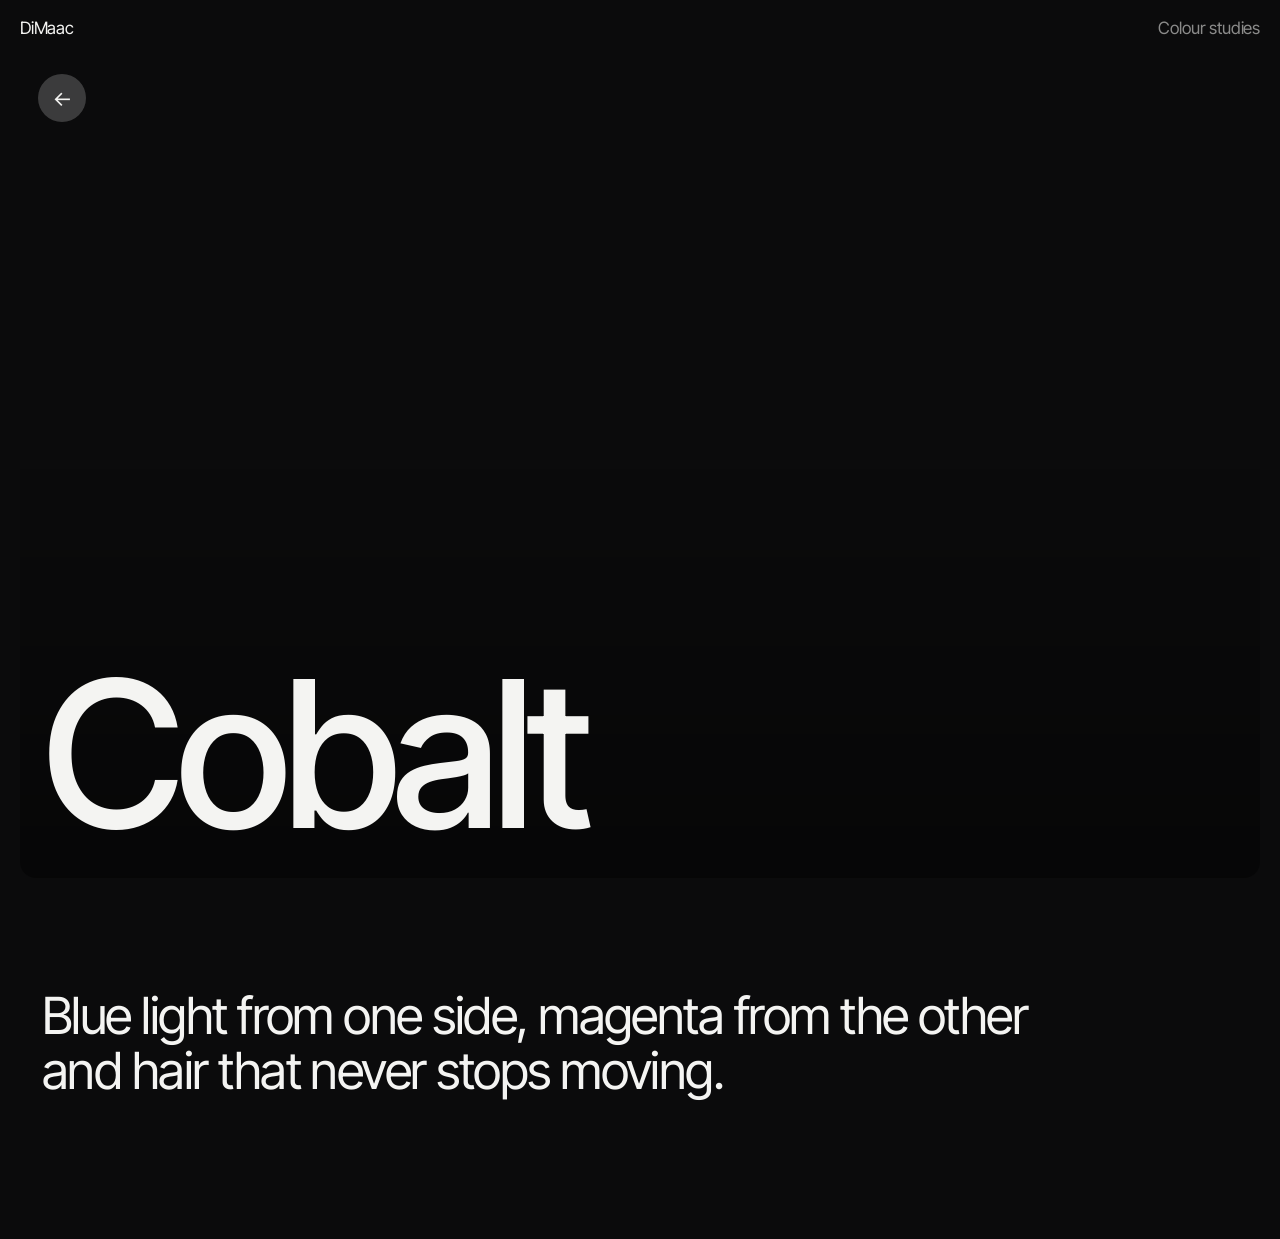
==== cobalt.html @ a04206c5 "Zoom transition: real page transitions with the View Transitions API" ====
<!doctype html>
<html lang="en">
<head>
  <meta charset="utf-8">
  <meta name="viewport" content="width=device-width, initial-scale=1">
  <title>Cobalt</title>
  <link rel="stylesheet" href="https://fonts.googleapis.com/css2?family=Inter+Tight:wght@400;500&display=swap">
  <link rel="stylesheet" href="style.css">
  <script src="script.js"></script>
</head>
<body>
  <header class="top">
    <a href="index.html">DiMaac</a>
    <span>Colour studies</span>
  </header>

  <main>
    <div class="hero" style="view-transition-name: cobalt">
      <video src="https://videos.pexels.com/video-files/6491689/6491689-hd_2048_1080_25fps.mp4" autoplay muted loop playsinline></video>
      <a class="back" href="index.html" aria-label="Back to all films">←</a>
      <h1>Cobalt</h1>
    </div>
    <p class="about">Blue light from one side, magenta from the other and hair that never stops moving.</p>
  </main>
</body>
</html>
---- style.css ----
* {
  box-sizing: border-box;
  margin: 0;
}

html {
  background: #0b0b0c;
  color: #f4f4f2;
  font-family: "Inter Tight", sans-serif;
}

a {
  color: inherit;
  text-decoration: none;
}

video {
  display: block;
  width: 100%;
  height: 100%;
  object-fit: cover;
}

.top {
  display: flex;
  justify-content: space-between;
  padding: 18px 20px;
  font-size: 17px;
  letter-spacing: -0.01em;
}

.top span {
  opacity: 0.55;
}

.home {
  display: grid;
  grid-template-columns: repeat(3, 1fr);
  grid-template-rows: repeat(3, 1fr);
  gap: 12px;
  height: calc(100svh - 58px);
  padding: 0 20px 20px;
}

.card {
  position: relative;
  overflow: hidden;
  border-radius: 16px;
  background: #1a1a1c;
  transition: scale 0.7s cubic-bezier(0.2, 0.8, 0.2, 1);
}

.card:hover {
  scale: 1.012;
}

.card:first-child {
  grid-column: span 2;
  grid-row: span 2;
}

.card span {
  position: absolute;
  left: 16px;
  bottom: 14px;
  font-size: 17px;
  font-weight: 500;
  letter-spacing: -0.01em;
  text-shadow: 0 1px 14px rgba(0, 0, 0, 0.45);
}

.hero {
  position: relative;
  height: calc(100svh - 78px);
  margin: 0 20px;
  overflow: hidden;
  border-radius: 16px;
}

.hero::after {
  content: "";
  position: absolute;
  inset: 50% 0 0;
  background: linear-gradient(transparent, rgba(0, 0, 0, 0.42));
}

.hero h1 {
  position: absolute;
  z-index: 1;
  left: 22px;
  bottom: 6px;
  padding-bottom: 0.1em;
  font-size: clamp(72px, 16vw, 300px);
  font-weight: 500;
  line-height: 0.95;
  letter-spacing: -0.04em;
  view-transition-name: title;
}

.back {
  position: absolute;
  z-index: 1;
  top: 18px;
  left: 18px;
  display: grid;
  place-items: center;
  width: 48px;
  height: 48px;
  border-radius: 50%;
  background: rgba(255, 255, 255, 0.2);
  backdrop-filter: blur(14px);
  font-size: 21px;
}

.about {
  max-width: 22em;
  padding: 110px 42px 140px;
  font-size: clamp(28px, 4vw, 60px);
  line-height: 1.08;
  letter-spacing: -0.03em;
}

@view-transition {
  navigation: auto;
}

.card,
.hero {
  view-transition-class: film;
}

::view-transition-group(.film) {
  animation-duration: 0.9s;
  animation-timing-function: cubic-bezier(0.7, 0, 0.2, 1);
  overflow: hidden;
  border-radius: 16px;
}

::view-transition-old(.film),
::view-transition-new(.film) {
  width: 100%;
  height: 100%;
  object-fit: cover;
}

::view-transition-new(.film) {
  animation: none;
}

::view-transition-old(.film) {
  animation: fade-out 0.1s linear 0.35s both;
}

::view-transition-old(.film):only-child {
  animation: fade-out 0.25s ease both;
}

::view-transition-new(.film):only-child {
  animation: fade-in 0.3s ease 0.6s both;
}

:root:has(.home)::view-transition-old(.film) {
  z-index: 1;
  animation: fade-out 0.2s ease 0.7s both;
}

::view-transition-group(title) {
  overflow: clip;
}

::view-transition-new(title) {
  animation: rise 0.8s cubic-bezier(0.2, 0.8, 0.2, 1) 0.45s both;
}

@keyframes fade-out {
  to { opacity: 0; }
}

@keyframes fade-in {
  from { opacity: 0; }
}

@keyframes rise {
  from { transform: translateY(105%); }
}

@media (max-width: 700px) {
  .home {
    grid-template-columns: 1fr;
    grid-template-rows: none;
    height: auto;
  }

  .card,
  .card:first-child {
    grid-column: auto;
    grid-row: auto;
    aspect-ratio: 16 / 10;
  }

  .hero {
    height: 72svh;
  }
}

@media (prefers-reduced-motion: reduce) {
  ::view-transition-group(*),
  ::view-transition-old(*),
  ::view-transition-new(*) {
    animation: none !important;
  }
}
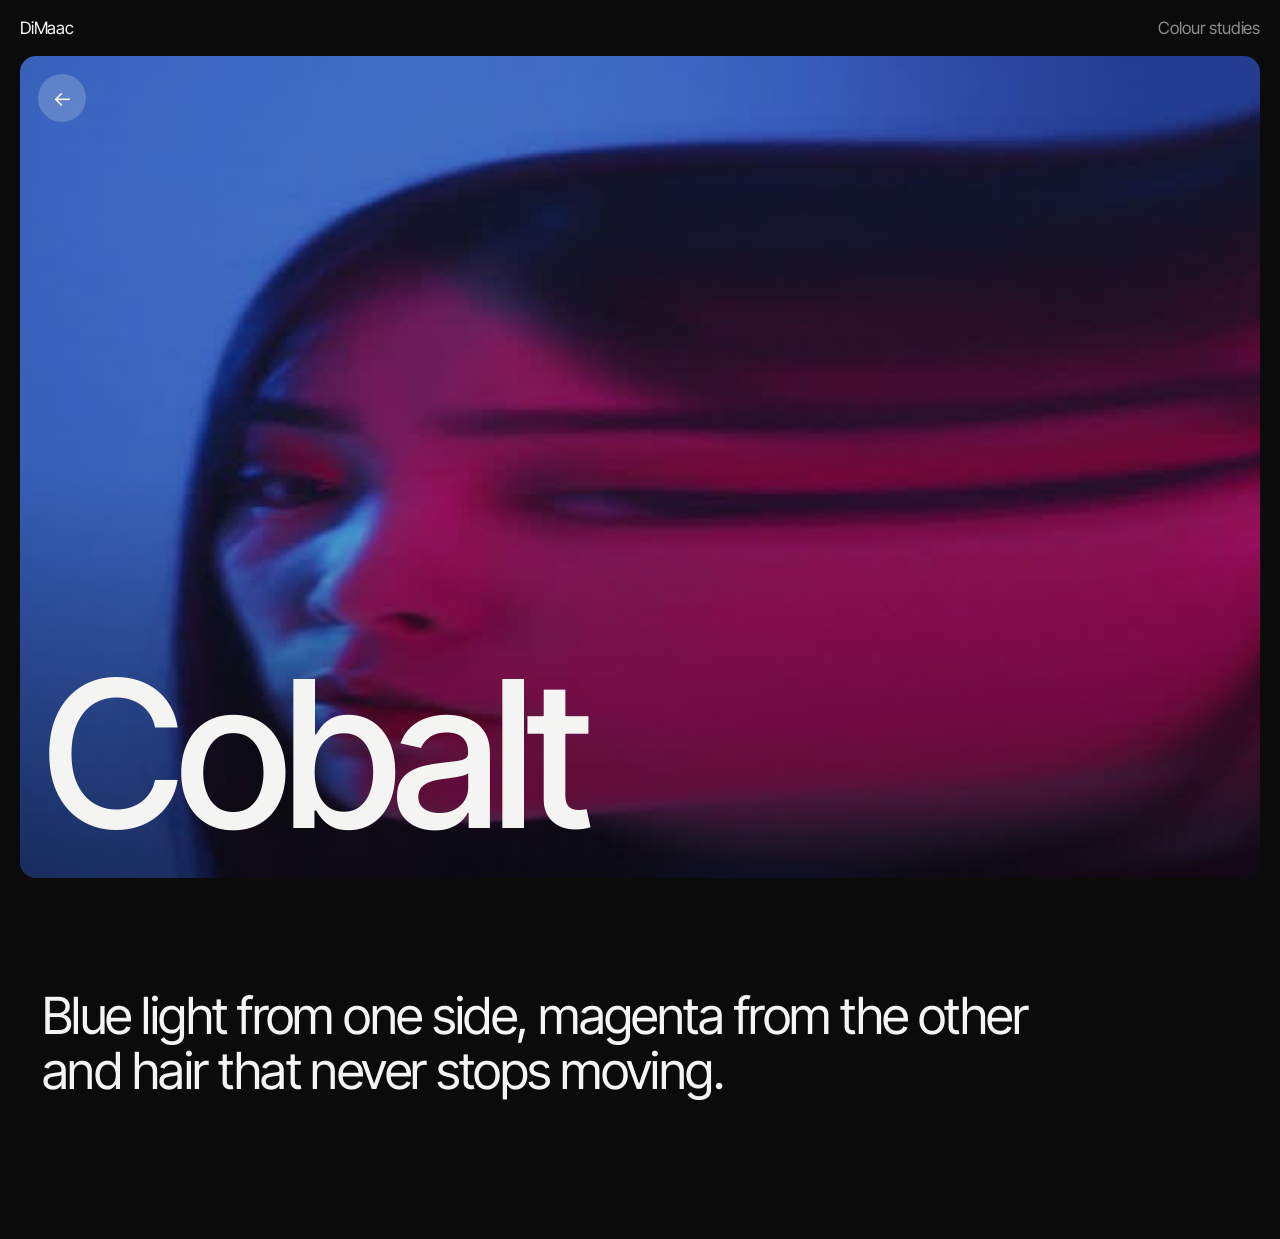
==== commit 516d2429: "Posters and lighter videos so the zoom never shows an empty box" ====
--- a/cobalt.html
+++ b/cobalt.html
@@ -16,7 +16,7 @@
 
   <main>
     <div class="hero" style="view-transition-name: cobalt">
-      <video src="https://videos.pexels.com/video-files/6491689/6491689-hd_2048_1080_25fps.mp4" autoplay muted loop playsinline></video>
+      <video src="https://videos.pexels.com/video-files/6491689/6491689-hd_1366_720_25fps.mp4" poster="posters/cobalt.jpg" autoplay muted loop playsinline></video>
       <a class="back" href="index.html" aria-label="Back to all films">←</a>
       <h1>Cobalt</h1>
     </div>
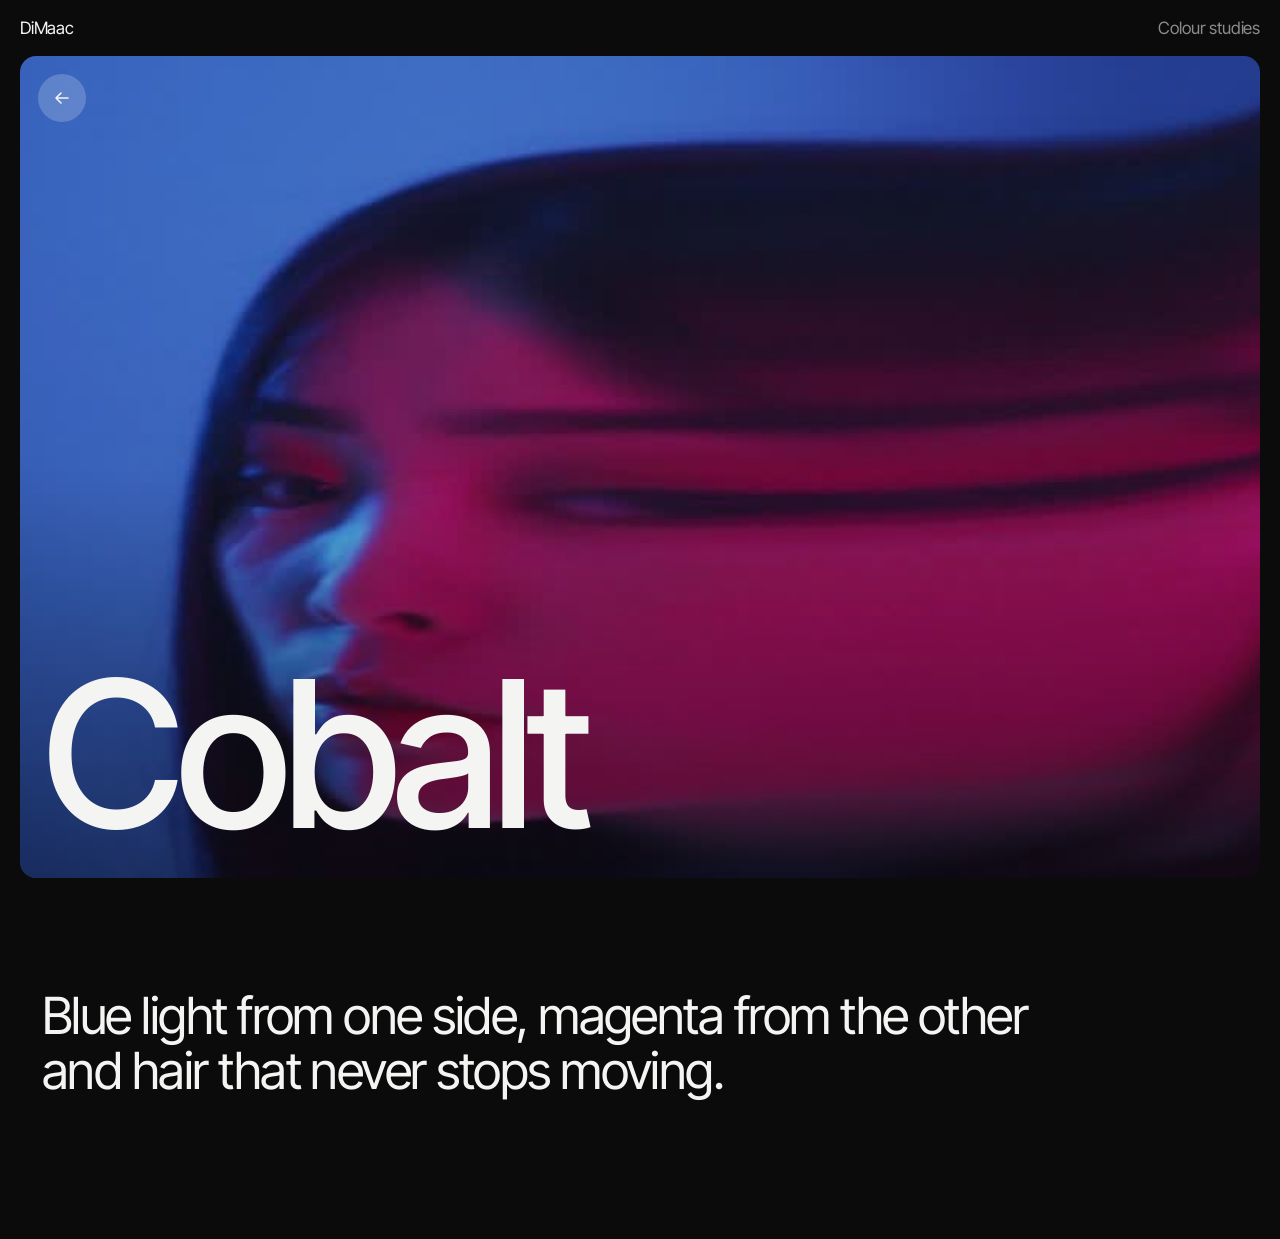
==== commit bb5830e4: "A drawn back arrow, centred on every phone" ====
--- a/cobalt.html
+++ b/cobalt.html
@@ -17,7 +17,7 @@
   <main>
     <div class="hero" style="view-transition-name: cobalt">
       <video src="https://videos.pexels.com/video-files/6491689/6491689-hd_1366_720_25fps.mp4" poster="posters/cobalt.jpg" autoplay muted loop playsinline></video>
-      <a class="back" href="index.html" aria-label="Back to all films">←</a>
+      <a class="back" href="index.html" aria-label="Back to all films"><svg width="20" height="20" viewBox="0 0 20 20" fill="none" stroke="currentColor" stroke-width="1.6" stroke-linecap="round" stroke-linejoin="round" aria-hidden="true"><path d="M16 10H4M9 5l-5 5 5 5"/></svg></a>
       <h1>Cobalt</h1>
     </div>
     <p class="about">Blue light from one side, magenta from the other and hair that never stops moving.</p>
